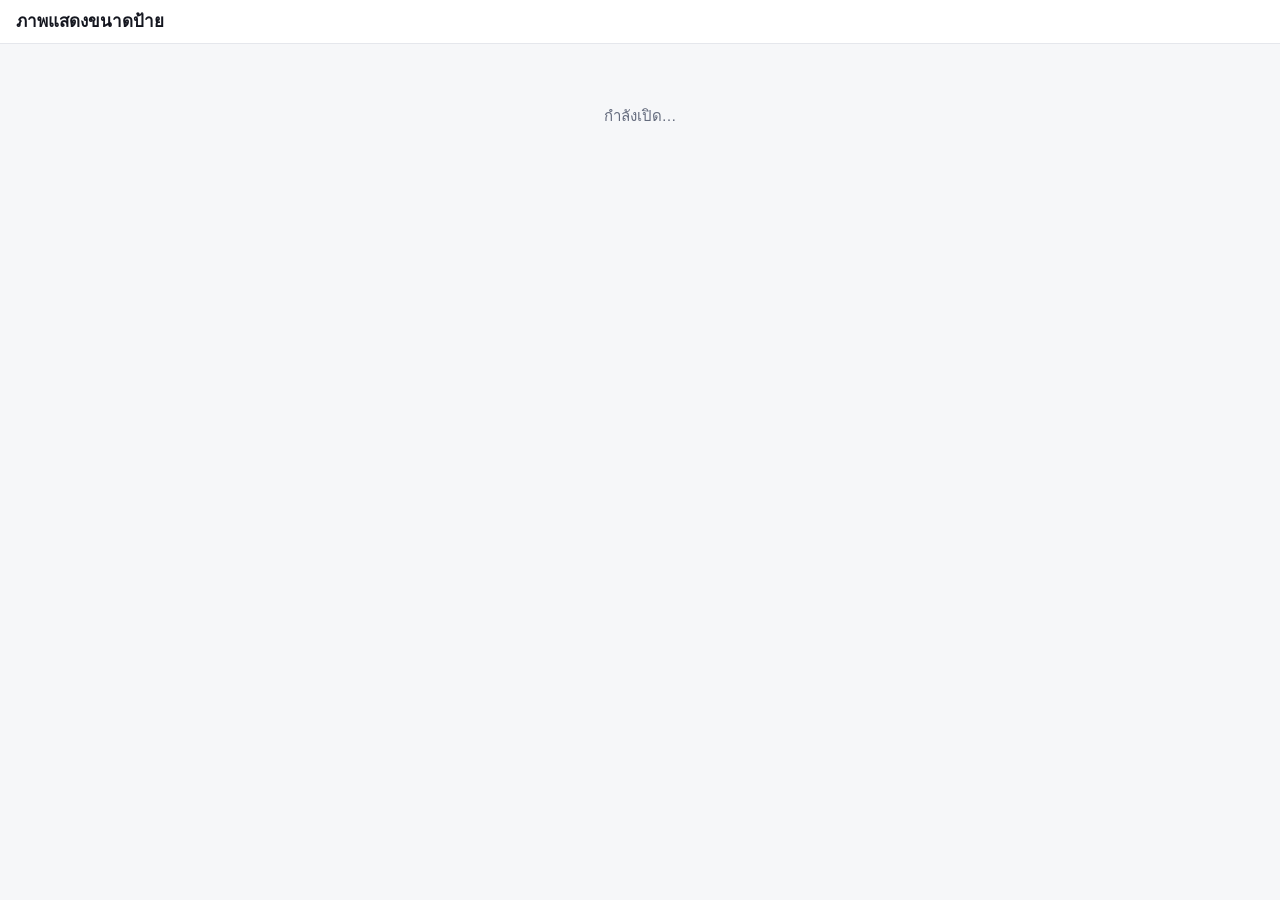
==== index.html @ 116e480b "เว็บทดลอง: ภาพแสดงขนาดป้าย Co-Authored-By: Claude Opus 5.5 <noreply@anthropic.com>" ====
<!doctype html><meta charset="utf-8"><meta name="robots" content="noindex, nofollow" /><meta http-equiv="refresh" content="0; url=web/size.html"><title>IdeaForYou</title><a href="web/size.html">เปิดภาพแสดงขนาดป้าย</a>
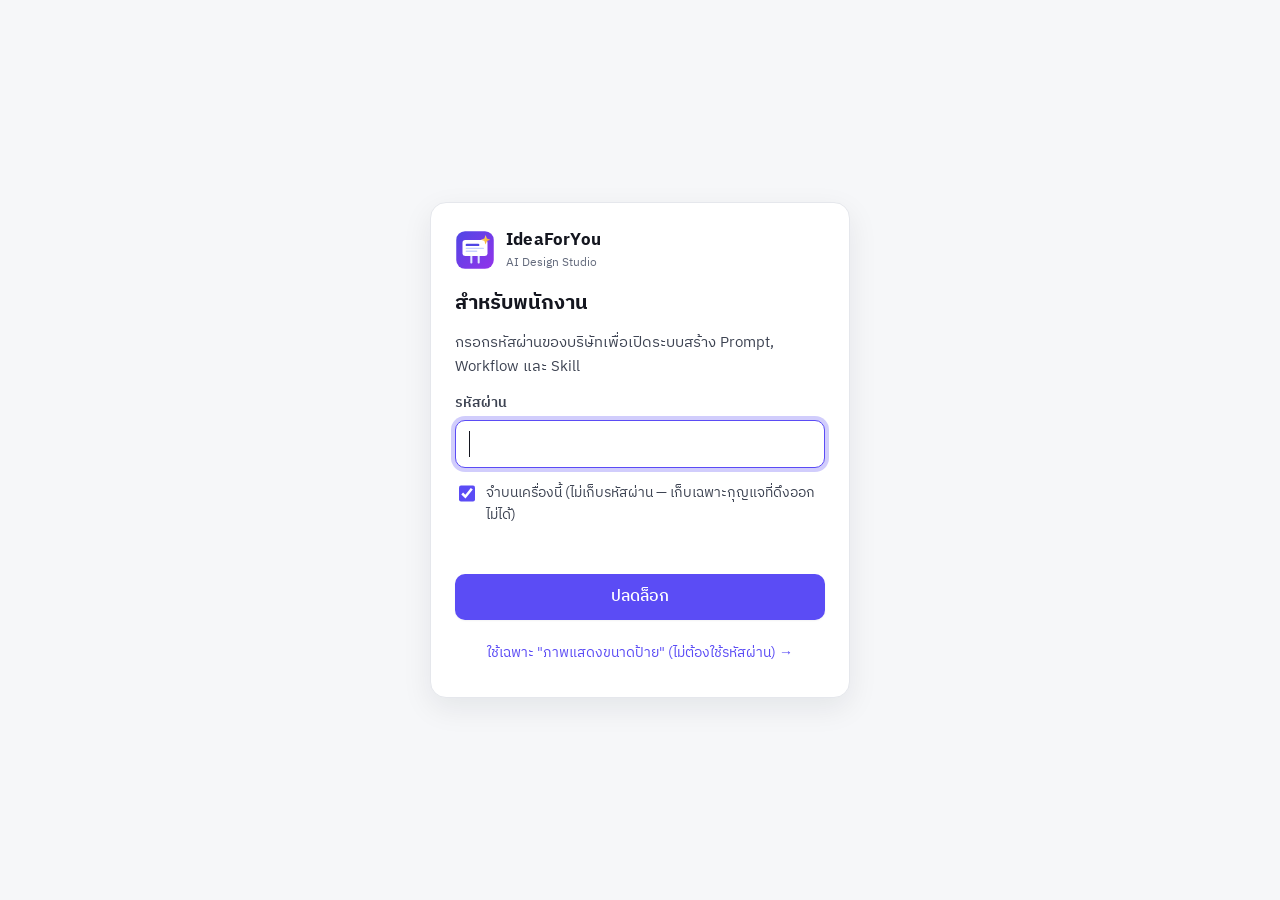
==== commit 70d164f9: "IdeaForYou AI Design Studio เวอร์ชันเว็บ ครบ 4 เมนู (ความรู้ของบริษัทเข้ารหัสด้วยรหัสผ่าน) Co-Author" ====
--- a/index.html
+++ b/index.html
@@ -1 +1 @@
-<!doctype html><meta charset="utf-8"><meta name="robots" content="noindex, nofollow" /><meta http-equiv="refresh" content="0; url=web/size.html"><title>IdeaForYou</title><a href="web/size.html">เปิดภาพแสดงขนาดป้าย</a>
+<!doctype html><meta charset="utf-8"><meta name="robots" content="noindex, nofollow" /><meta http-equiv="refresh" content="0; url=web/studio.html"><link rel="icon" href="web/icons/icon-192.png" type="image/png"><title>IdeaForYou</title><a href="web/studio.html">เปิด IdeaForYou AI Design Studio</a>
